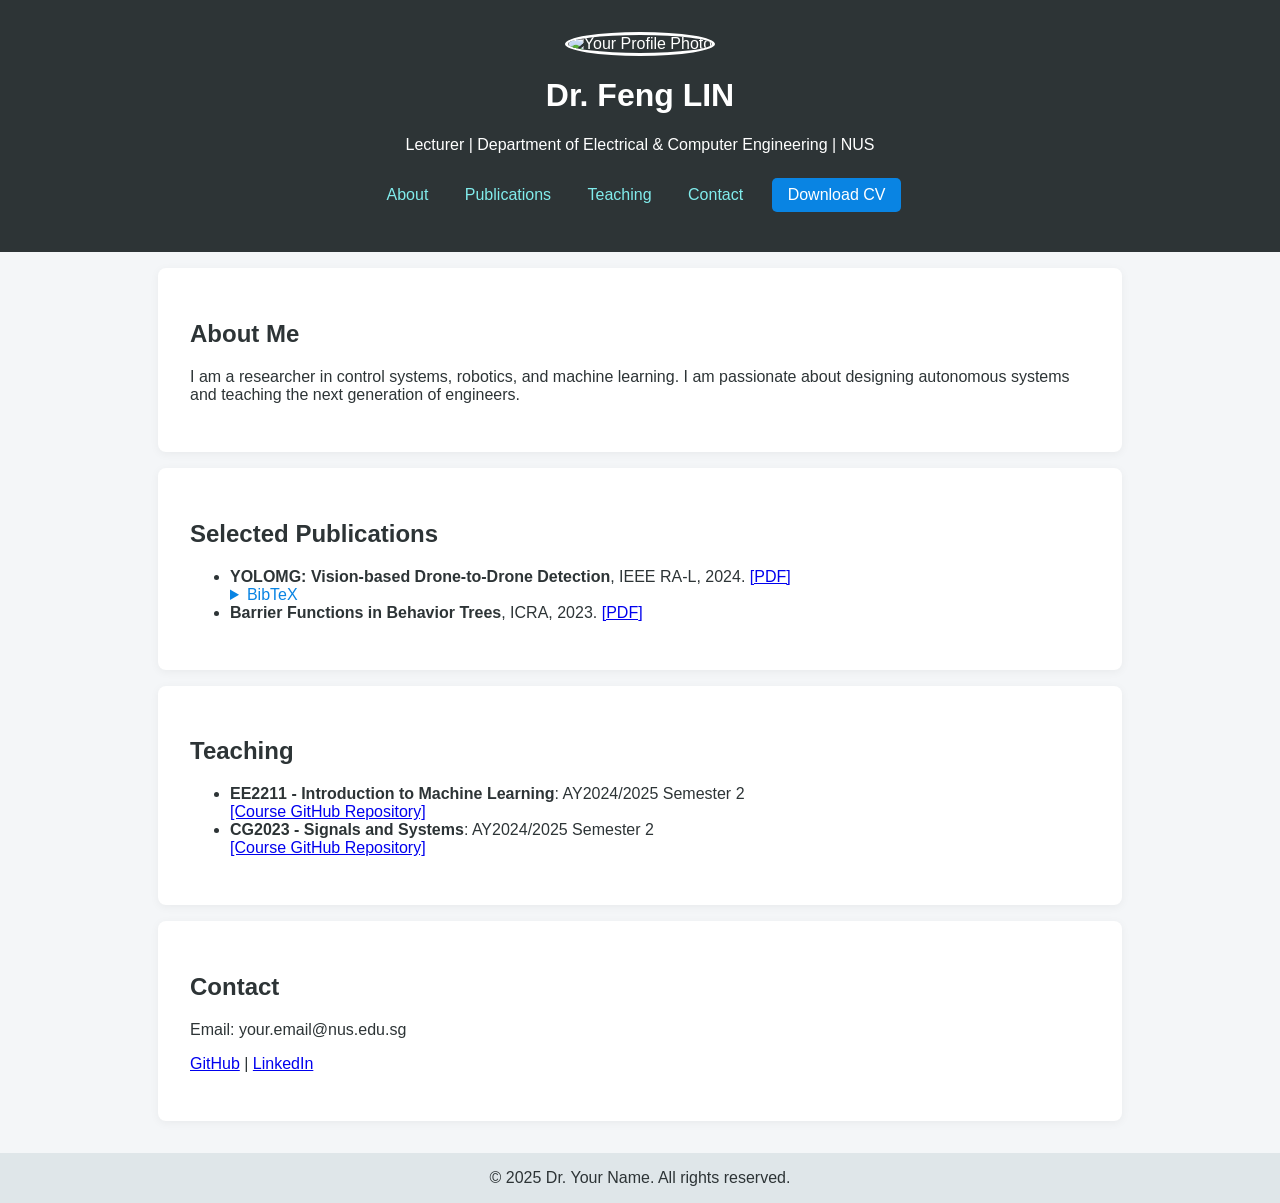
==== index.html @ df89b5a3 "Update index" ====
<!DOCTYPE html>
<html lang="en">
<head>
  <meta charset="UTF-8" />
  <meta name="viewport" content="width=device-width, initial-scale=1.0"/>
  <title>Dr. Feng LIN - Academic Website</title>
  <style>
    body {
      font-family: 'Segoe UI', sans-serif;
      margin: 0;
      padding: 0;
      background: #f4f6f8;
      color: #2d3436;
    }
    header {
      background-color: #2d3436;
      color: white;
      text-align: center;
      padding: 2rem;
    }
    header img {
      width: 120px;
      height: 120px;
      border-radius: 50%;
      border: 3px solid white;
    }
    nav a {
      margin: 0 1rem;
      color: #81ecec;
      text-decoration: none;
    }
    section {
      max-width: 900px;
      margin: auto;
      padding: 2rem;
      background: white;
      margin-top: 1rem;
      border-radius: 8px;
      box-shadow: 0 2px 10px rgba(0,0,0,0.05);
    }
    footer {
      text-align: center;
      padding: 1rem;
      background: #dfe6e9;
      margin-top: 2rem;
    }
    .btn {
      display: inline-block;
      padding: 0.5rem 1rem;
      background-color: #0984e3;
      color: white;
      text-decoration: none;
      border-radius: 5px;
      margin: 0.5rem;
    }
    details summary {
      cursor: pointer;
      color: #0984e3;
    }
    details pre {
      background: #ecf0f1;
      padding: 1rem;
      border-radius: 5px;
      overflow-x: auto;
    }
  </style>
</head>
<body>

<header>
  <img src="profile.jpg" alt="Your Profile Photo" />
  <h1>Dr. Feng LIN</h1>
  <p>Lecturer | Department of Electrical & Computer Engineering | NUS</p>
  <nav>
    <a href="#about">About</a>
    <a href="#publications">Publications</a>
    <a href="#teaching">Teaching</a>
    <a href="#contact">Contact</a>
    <a href="cv.pdf" class="btn" target="_blank">Download CV</a>
  </nav>
</header>

<section id="about">
  <h2>About Me</h2>
  <p>I am a researcher in control systems, robotics, and machine learning. I am passionate about designing autonomous systems and teaching the next generation of engineers.</p>
</section>

<section id="publications">
  <h2>Selected Publications</h2>
  <ul>
    <li>
      <strong>YOLOMG: Vision-based Drone-to-Drone Detection</strong>, IEEE RA-L, 2024.
      <a href="yolomg.pdf">[PDF]</a>
      <details>
        <summary>BibTeX</summary>
        <pre>
@article{lin2024yolomg,
  title={YOLOMG: Vision-based Drone-to-Drone Detection},
  author={Lin, Feng and Zhao, Prof. and Others},
  journal={IEEE Robotics and Automation Letters},
  year={2024}
}
        </pre>
      </details>
    </li>
    <li>
      <strong>Barrier Functions in Behavior Trees</strong>, ICRA, 2023.
      <a href="barrier_bt.pdf">[PDF]</a>
    </li>
  </ul>
</section>

<section id="teaching">
  <h2>Teaching</h2>
  <ul>
    <li><strong>EE2211 - Introduction to Machine Learning</strong>: AY2024/2025 Semester 2  
      <br />
      <a href="https://github.com/linfengfrank/EE2211-Tutorials-AY2425-Sem2" target="_blank">[Course GitHub Repository]</a>
    </li>
    <li><strong>CG2023 - Signals and Systems</strong>: AY2024/2025 Semester 2  
      <br />
      <a href="https://github.com/linfengfrank/CG2023-AY2425-Sem2-Tutorials" target="_blank">[Course GitHub Repository]</a>
    </li>
  </ul>
</section>

<section id="contact">
  <h2>Contact</h2>
  <p>Email: your.email@nus.edu.sg</p>
  <p>
    <a href="https://github.com/yourusername" target="_blank">GitHub</a> |
    <a href="https://linkedin.com/in/yourusername" target="_blank">LinkedIn</a>
  </p>
</section>

<footer>
  &copy; 2025 Dr. Your Name. All rights reserved.
</footer>

</body>
</html>
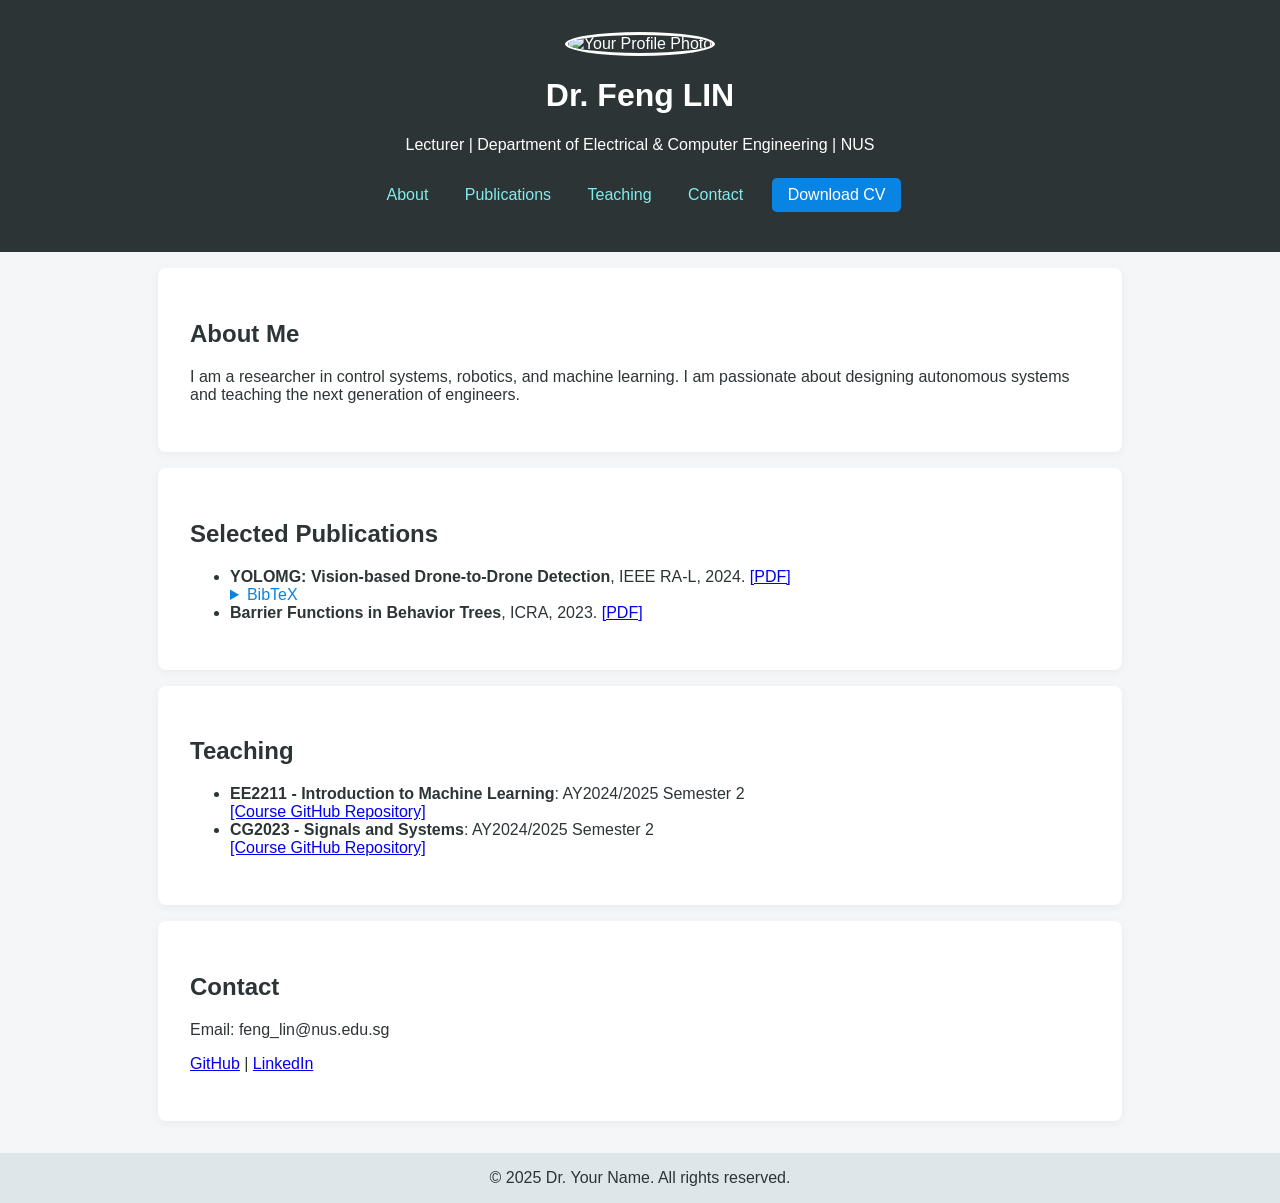
==== commit 5e001533: "Update the email in index" ====
--- a/index.html
+++ b/index.html
@@ -126,7 +126,7 @@
 
 <section id="contact">
   <h2>Contact</h2>
-  <p>Email: your.email@nus.edu.sg</p>
+  <p>Email: feng_lin@nus.edu.sg</p>
   <p>
     <a href="https://github.com/yourusername" target="_blank">GitHub</a> |
     <a href="https://linkedin.com/in/yourusername" target="_blank">LinkedIn</a>
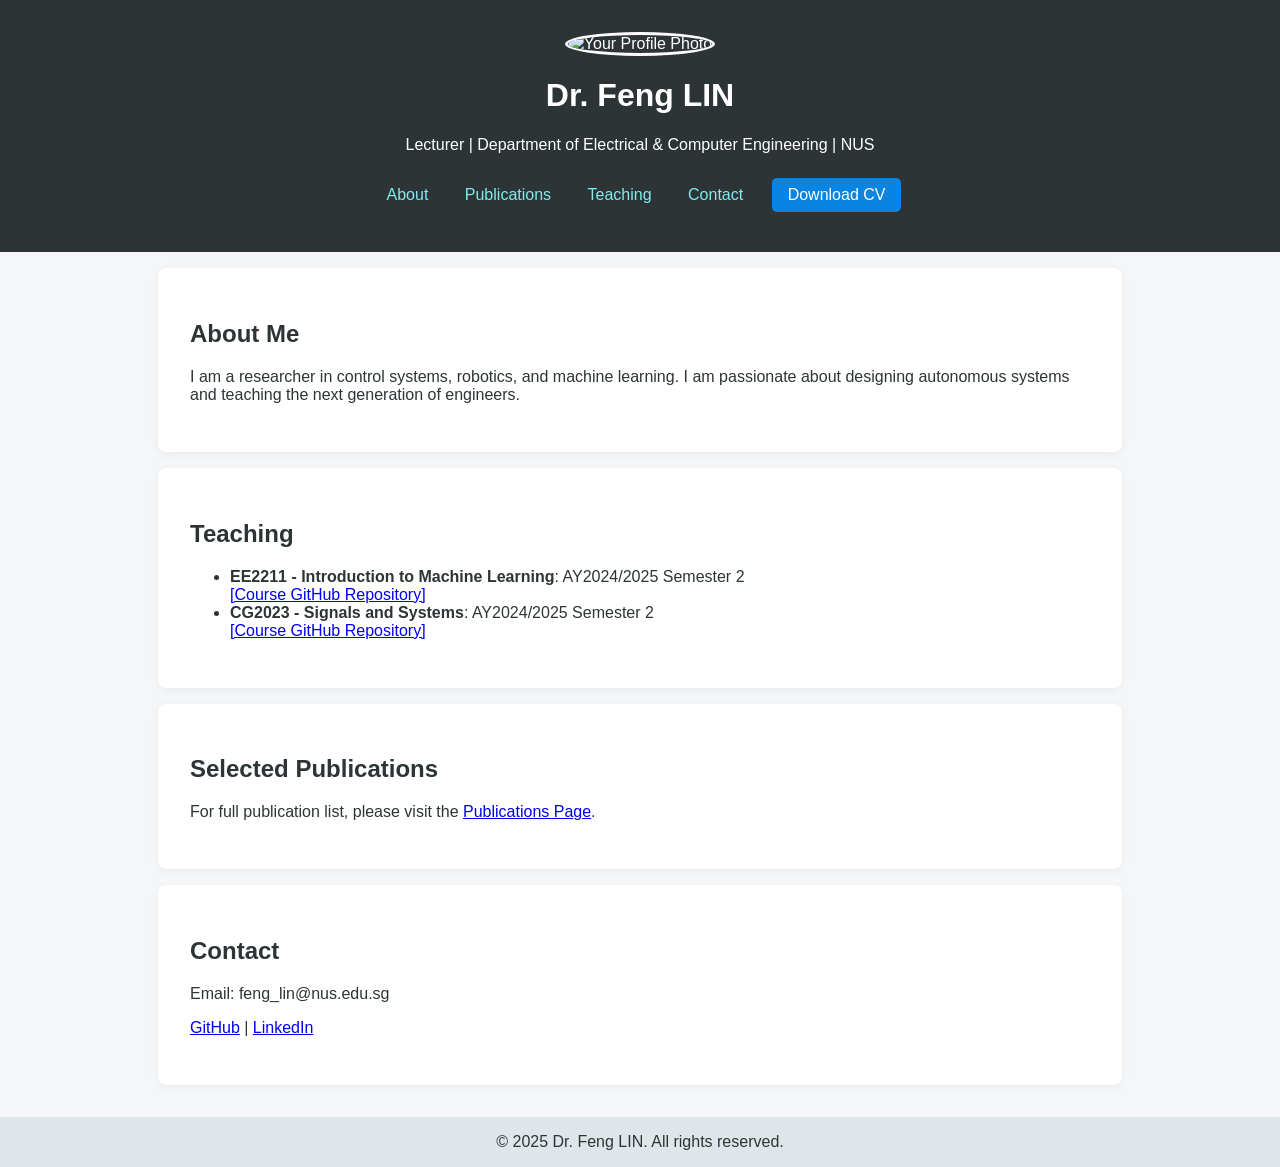
==== commit 4a1853ba: "Update index.html and also add publications.html" ====
--- a/index.html
+++ b/index.html
@@ -85,7 +85,7 @@
   <p>I am a researcher in control systems, robotics, and machine learning. I am passionate about designing autonomous systems and teaching the next generation of engineers.</p>
 </section>
 
-<section id="publications">
+<!-- <section id="publications">
   <h2>Selected Publications</h2>
   <ul>
     <li>
@@ -108,7 +108,7 @@
       <a href="barrier_bt.pdf">[PDF]</a>
     </li>
   </ul>
-</section>
+</section> -->
 
 <section id="teaching">
   <h2>Teaching</h2>
@@ -124,6 +124,12 @@
   </ul>
 </section>
 
+<section id="publications">
+  <h2>Selected Publications</h2>
+  <p>For full publication list, please visit the <a href="publications.html" target="_blank">Publications Page</a>.</p>
+</section>
+
+
 <section id="contact">
   <h2>Contact</h2>
   <p>Email: feng_lin@nus.edu.sg</p>
@@ -134,7 +140,7 @@
 </section>
 
 <footer>
-  &copy; 2025 Dr. Your Name. All rights reserved.
+  &copy; 2025 Dr. Feng LIN. All rights reserved.
 </footer>
 
 </body>
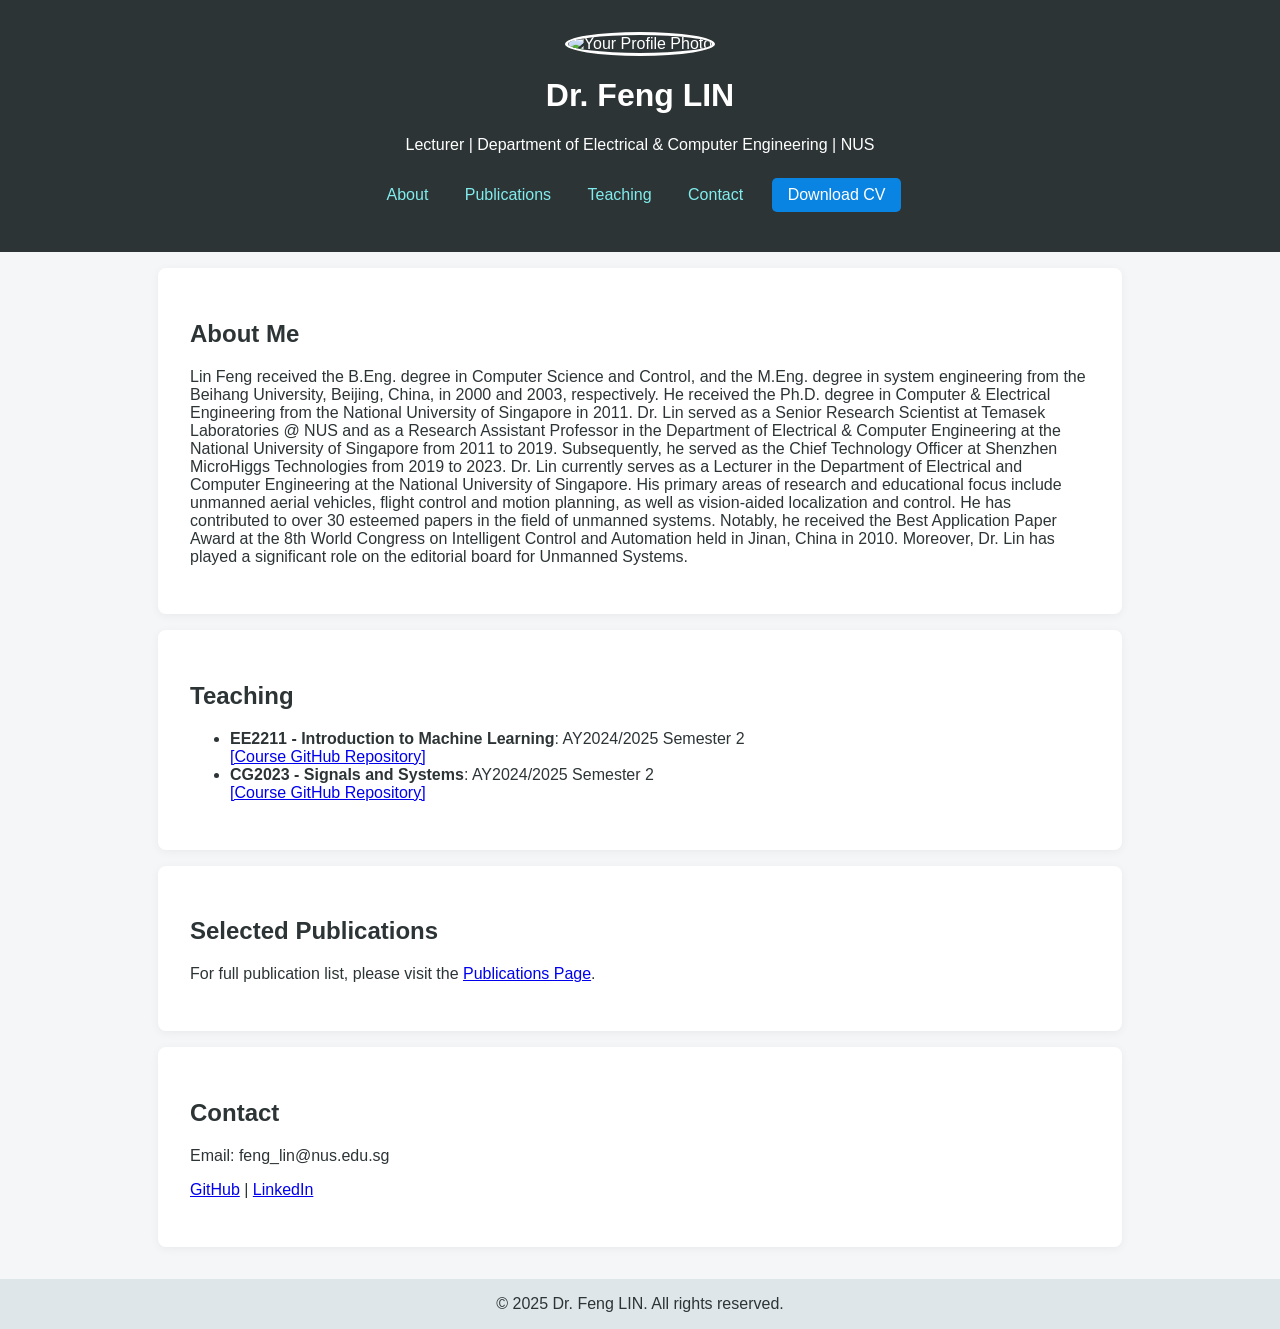
==== commit 7c8eaeca: "Update index.html" ====
--- a/index.html
+++ b/index.html
@@ -76,13 +76,17 @@
     <a href="#publications">Publications</a>
     <a href="#teaching">Teaching</a>
     <a href="#contact">Contact</a>
-    <a href="cv.pdf" class="btn" target="_blank">Download CV</a>
+    <a href="CV-Feng LIN-2023.pdf" class="btn" target="_blank">Download CV</a>
   </nav>
 </header>
 
 <section id="about">
   <h2>About Me</h2>
-  <p>I am a researcher in control systems, robotics, and machine learning. I am passionate about designing autonomous systems and teaching the next generation of engineers.</p>
+<!--   <p>I am a researcher in control systems, robotics, and machine learning. I am passionate about designing autonomous systems and teaching the next generation of engineers.</p> -->
+<p> Lin Feng received the B.Eng. degree in Computer Science and Control, and the M.Eng. degree in system engineering from the Beihang University, Beijing, China, in 2000 and 2003, respectively. He received the Ph.D. degree in Computer & Electrical Engineering from the National University of Singapore in 2011. 
+Dr. Lin served as a Senior Research Scientist at Temasek Laboratories @ NUS and as a Research Assistant Professor in the Department of Electrical & Computer Engineering at the National University of Singapore from 2011 to 2019. Subsequently, he served as the Chief Technology Officer at Shenzhen MicroHiggs Technologies from 2019 to 2023.
+Dr. Lin currently serves as a Lecturer in the Department of Electrical and Computer Engineering at the National University of Singapore. His primary areas of research and educational focus include unmanned aerial vehicles, flight control and motion planning, as well as vision-aided localization and control. He has contributed to over 30 esteemed papers in the field of unmanned systems. Notably, he received the Best Application Paper Award at the 8th World Congress on Intelligent Control and Automation held in Jinan, China in 2010. Moreover, Dr. Lin has played a significant role on the editorial board for Unmanned Systems. 
+</p>
 </section>
 
 <!-- <section id="publications">
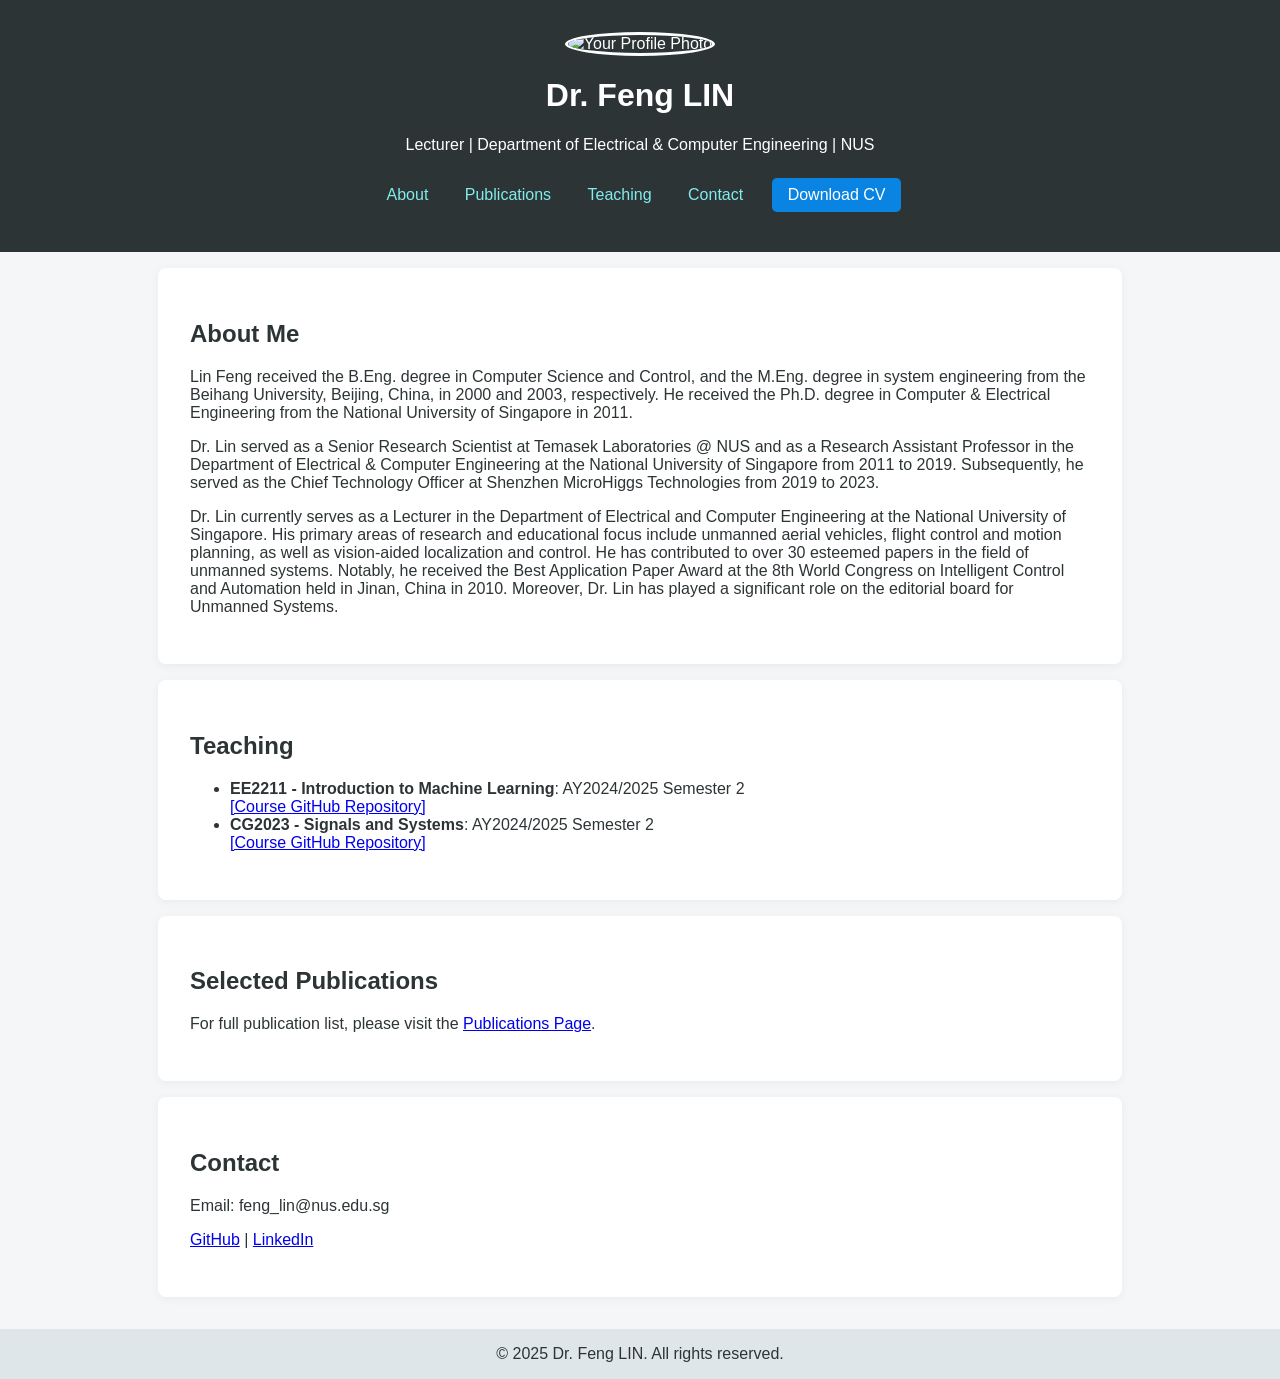
==== commit da3aee78: "Update index.html" ====
--- a/index.html
+++ b/index.html
@@ -83,9 +83,9 @@
 <section id="about">
   <h2>About Me</h2>
 <!--   <p>I am a researcher in control systems, robotics, and machine learning. I am passionate about designing autonomous systems and teaching the next generation of engineers.</p> -->
-<p> Lin Feng received the B.Eng. degree in Computer Science and Control, and the M.Eng. degree in system engineering from the Beihang University, Beijing, China, in 2000 and 2003, respectively. He received the Ph.D. degree in Computer & Electrical Engineering from the National University of Singapore in 2011. 
-Dr. Lin served as a Senior Research Scientist at Temasek Laboratories @ NUS and as a Research Assistant Professor in the Department of Electrical & Computer Engineering at the National University of Singapore from 2011 to 2019. Subsequently, he served as the Chief Technology Officer at Shenzhen MicroHiggs Technologies from 2019 to 2023.
-Dr. Lin currently serves as a Lecturer in the Department of Electrical and Computer Engineering at the National University of Singapore. His primary areas of research and educational focus include unmanned aerial vehicles, flight control and motion planning, as well as vision-aided localization and control. He has contributed to over 30 esteemed papers in the field of unmanned systems. Notably, he received the Best Application Paper Award at the 8th World Congress on Intelligent Control and Automation held in Jinan, China in 2010. Moreover, Dr. Lin has played a significant role on the editorial board for Unmanned Systems. 
+<p> Lin Feng received the B.Eng. degree in Computer Science and Control, and the M.Eng. degree in system engineering from the Beihang University, Beijing, China, in 2000 and 2003, respectively. He received the Ph.D. degree in Computer & Electrical Engineering from the National University of Singapore in 2011. </p>
+<p> Dr. Lin served as a Senior Research Scientist at Temasek Laboratories @ NUS and as a Research Assistant Professor in the Department of Electrical & Computer Engineering at the National University of Singapore from 2011 to 2019. Subsequently, he served as the Chief Technology Officer at Shenzhen MicroHiggs Technologies from 2019 to 2023. </p>
+<p> Dr. Lin currently serves as a Lecturer in the Department of Electrical and Computer Engineering at the National University of Singapore. His primary areas of research and educational focus include unmanned aerial vehicles, flight control and motion planning, as well as vision-aided localization and control. He has contributed to over 30 esteemed papers in the field of unmanned systems. Notably, he received the Best Application Paper Award at the 8th World Congress on Intelligent Control and Automation held in Jinan, China in 2010. Moreover, Dr. Lin has played a significant role on the editorial board for Unmanned Systems. 
 </p>
 </section>
 
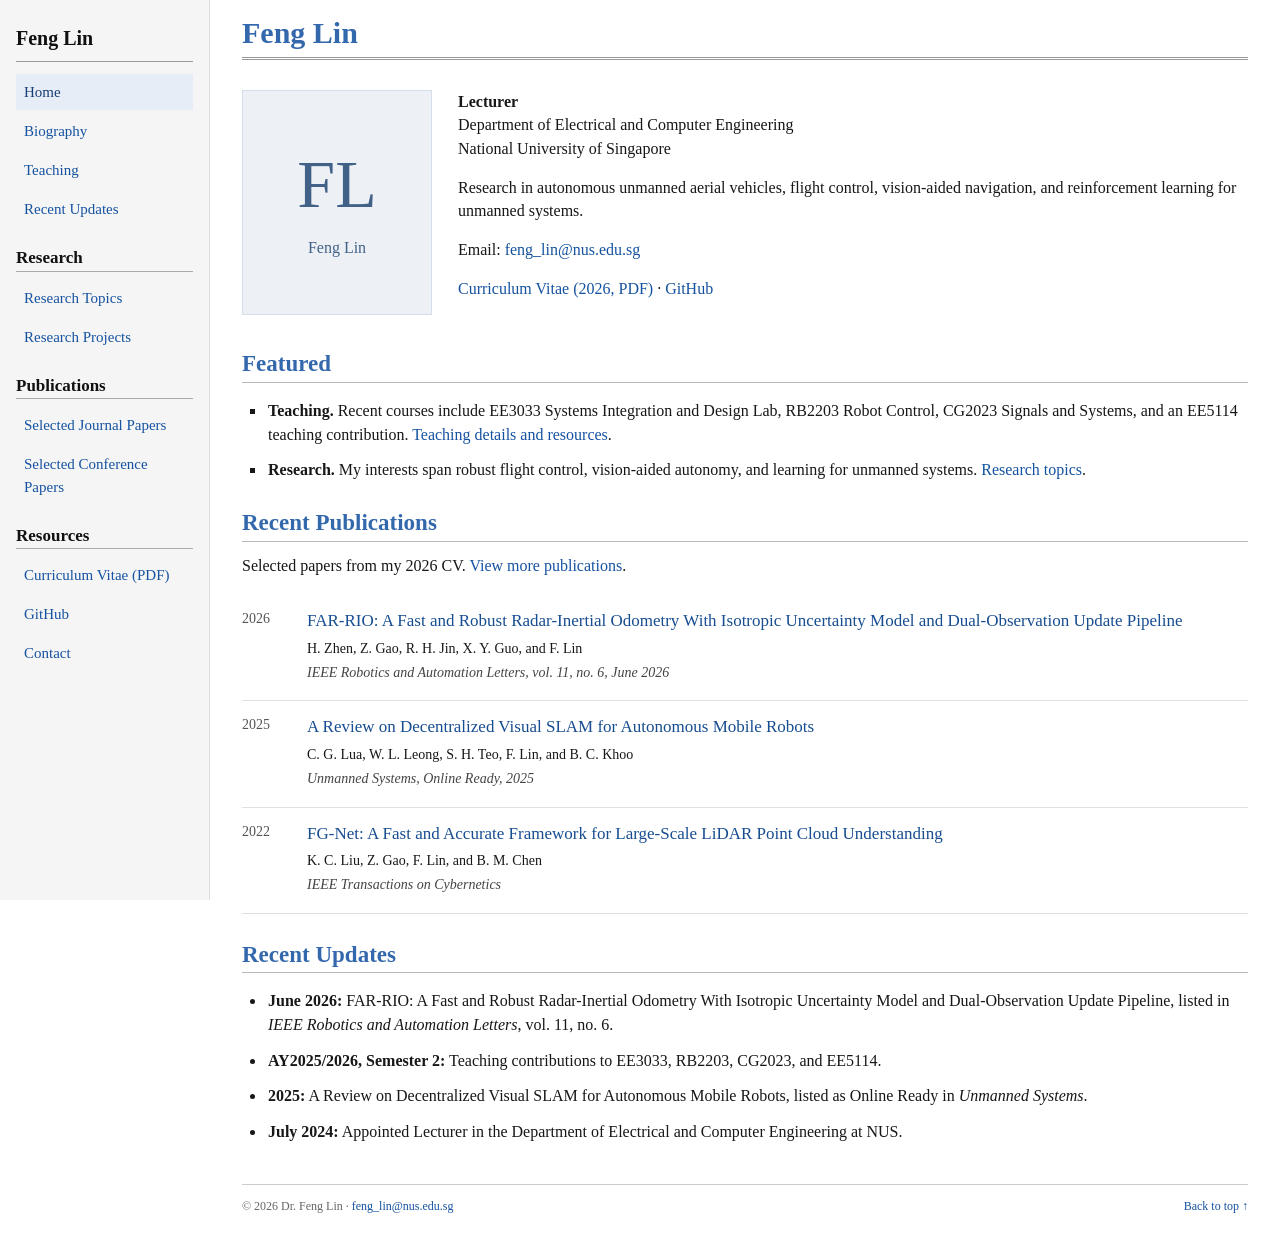
==== commit 74da100f: "Update academic website with 2026 CV" ====
--- a/index.html
+++ b/index.html
@@ -1,151 +1,5 @@
-<!DOCTYPE html>
-<html lang="en">
-<head>
-  <meta charset="UTF-8" />
-  <meta name="viewport" content="width=device-width, initial-scale=1.0"/>
-  <title>Dr. Feng LIN - Academic Website</title>
-  <style>
-    body {
-      font-family: 'Segoe UI', sans-serif;
-      margin: 0;
-      padding: 0;
-      background: #f4f6f8;
-      color: #2d3436;
-    }
-    header {
-      background-color: #2d3436;
-      color: white;
-      text-align: center;
-      padding: 2rem;
-    }
-    header img {
-      width: 120px;
-      height: 120px;
-      border-radius: 50%;
-      border: 3px solid white;
-    }
-    nav a {
-      margin: 0 1rem;
-      color: #81ecec;
-      text-decoration: none;
-    }
-    section {
-      max-width: 900px;
-      margin: auto;
-      padding: 2rem;
-      background: white;
-      margin-top: 1rem;
-      border-radius: 8px;
-      box-shadow: 0 2px 10px rgba(0,0,0,0.05);
-    }
-    footer {
-      text-align: center;
-      padding: 1rem;
-      background: #dfe6e9;
-      margin-top: 2rem;
-    }
-    .btn {
-      display: inline-block;
-      padding: 0.5rem 1rem;
-      background-color: #0984e3;
-      color: white;
-      text-decoration: none;
-      border-radius: 5px;
-      margin: 0.5rem;
-    }
-    details summary {
-      cursor: pointer;
-      color: #0984e3;
-    }
-    details pre {
-      background: #ecf0f1;
-      padding: 1rem;
-      border-radius: 5px;
-      overflow-x: auto;
-    }
-  </style>
-</head>
-<body>
-
-<header>
-  <img src="profile.jpg" alt="Your Profile Photo" />
-  <h1>Dr. Feng LIN</h1>
-  <p>Lecturer | Department of Electrical & Computer Engineering | NUS</p>
-  <nav>
-    <a href="#about">About</a>
-    <a href="#publications">Publications</a>
-    <a href="#teaching">Teaching</a>
-    <a href="#contact">Contact</a>
-    <a href="CV-Feng LIN-2023.pdf" class="btn" target="_blank">Download CV</a>
-  </nav>
-</header>
-
-<section id="about">
-  <h2>About Me</h2>
-<!--   <p>I am a researcher in control systems, robotics, and machine learning. I am passionate about designing autonomous systems and teaching the next generation of engineers.</p> -->
-<p> Lin Feng received the B.Eng. degree in Computer Science and Control, and the M.Eng. degree in system engineering from the Beihang University, Beijing, China, in 2000 and 2003, respectively. He received the Ph.D. degree in Computer & Electrical Engineering from the National University of Singapore in 2011. </p>
-<p> Dr. Lin served as a Senior Research Scientist at Temasek Laboratories @ NUS and as a Research Assistant Professor in the Department of Electrical & Computer Engineering at the National University of Singapore from 2011 to 2019. Subsequently, he served as the Chief Technology Officer at Shenzhen MicroHiggs Technologies from 2019 to 2023. </p>
-<p> Dr. Lin currently serves as a Lecturer in the Department of Electrical and Computer Engineering at the National University of Singapore. His primary areas of research and educational focus include unmanned aerial vehicles, flight control and motion planning, as well as vision-aided localization and control. He has contributed to over 30 esteemed papers in the field of unmanned systems. Notably, he received the Best Application Paper Award at the 8th World Congress on Intelligent Control and Automation held in Jinan, China in 2010. Moreover, Dr. Lin has played a significant role on the editorial board for Unmanned Systems. 
-</p>
-</section>
-
-<!-- <section id="publications">
-  <h2>Selected Publications</h2>
-  <ul>
-    <li>
-      <strong>YOLOMG: Vision-based Drone-to-Drone Detection</strong>, IEEE RA-L, 2024.
-      <a href="yolomg.pdf">[PDF]</a>
-      <details>
-        <summary>BibTeX</summary>
-        <pre>
-@article{lin2024yolomg,
-  title={YOLOMG: Vision-based Drone-to-Drone Detection},
-  author={Lin, Feng and Zhao, Prof. and Others},
-  journal={IEEE Robotics and Automation Letters},
-  year={2024}
-}
-        </pre>
-      </details>
-    </li>
-    <li>
-      <strong>Barrier Functions in Behavior Trees</strong>, ICRA, 2023.
-      <a href="barrier_bt.pdf">[PDF]</a>
-    </li>
-  </ul>
-</section> -->
-
-<section id="teaching">
-  <h2>Teaching</h2>
-  <ul>
-    <li><strong>EE2211 - Introduction to Machine Learning</strong>: AY2024/2025 Semester 2  
-      <br />
-      <a href="https://github.com/linfengfrank/EE2211-Tutorials-AY2425-Sem2" target="_blank">[Course GitHub Repository]</a>
-    </li>
-    <li><strong>CG2023 - Signals and Systems</strong>: AY2024/2025 Semester 2  
-      <br />
-      <a href="https://github.com/linfengfrank/CG2023-AY2425-Sem2-Tutorials" target="_blank">[Course GitHub Repository]</a>
-    </li>
-  </ul>
-</section>
-
-<section id="publications">
-  <h2>Selected Publications</h2>
-  <p>For full publication list, please visit the <a href="publications.html" target="_blank">Publications Page</a>.</p>
-</section>
-
-
-<section id="contact">
-  <h2>Contact</h2>
-  <p>Email: feng_lin@nus.edu.sg</p>
-  <p>
-    <a href="https://github.com/yourusername" target="_blank">GitHub</a> |
-    <a href="https://linkedin.com/in/yourusername" target="_blank">LinkedIn</a>
-  </p>
-</section>
-
-<footer>
-  &copy; 2025 Dr. Feng LIN. All rights reserved.
-</footer>
-
-</body>
-</html>
+<!doctype html>
+<html lang="en"><head><meta charset="utf-8"><meta name="viewport" content="width=device-width, initial-scale=1"><meta name="description" content="Feng Lin — Dr. Feng Lin, Electrical and Computer Engineering, National University of Singapore."><title>Feng Lin | Feng Lin</title><link rel="stylesheet" href="styles.css"></head><body><a class="skip" href="#main">Skip to content</a><aside class="sidebar"><a class="site-name" aria-current="page" href="index.html">Feng Lin</a><nav aria-label="Main navigation"><a aria-current="page" href="index.html">Home</a><a href="biography.html">Biography</a><a href="teaching.html">Teaching</a><a href="index.html#news">Recent Updates</a><h2>Research</h2><a href="research.html">Research Topics</a><a href="projects.html">Research Projects</a><h2>Publications</h2><a href="publications.html#journals">Selected Journal Papers</a><a href="publications.html#conferences">Selected Conference Papers</a><h2>Resources</h2><a href="CV_Lin_Feng_2026_Lecturer.pdf">Curriculum Vitae (PDF)</a><a href="https://github.com/linfengfrank">GitHub</a><a href="mailto:feng_lin@nus.edu.sg">Contact</a></nav></aside><main id="main"><h1>Feng Lin</h1><section class="profile" aria-label="Academic profile"><div class="identity" aria-hidden="true"><span>FL</span><small>Feng Lin</small></div><div><p><strong>Lecturer</strong><br>Department of Electrical and Computer Engineering<br>National University of Singapore</p><p>Research in autonomous unmanned aerial vehicles, flight control, vision-aided navigation, and reinforcement learning for unmanned systems.</p><p>Email: <a href="mailto:feng_lin@nus.edu.sg">feng_lin@nus.edu.sg</a></p><p><a href="CV_Lin_Feng_2026_Lecturer.pdf">Curriculum Vitae (2026, PDF)</a> · <a href="https://github.com/linfengfrank">GitHub</a></p></div></section>
+<section><h2>Featured</h2><ul class="featured"><li><strong>Teaching.</strong> Recent courses include EE3033 Systems Integration and Design Lab, RB2203 Robot Control, CG2023 Signals and Systems, and an EE5114 teaching contribution. <a href="teaching.html">Teaching details and resources</a>.</li><li><strong>Research.</strong> My interests span robust flight control, vision-aided autonomy, and learning for unmanned systems. <a href="research.html">Research topics</a>.</li></ul></section>
+<section><h2>Recent Publications</h2><p>Selected papers from my 2026 CV. <a href="publications.html">View more publications</a>.</p><ol class="publications"><li><span class="pub-year">2026</span><div><h2>FAR-RIO: A Fast and Robust Radar-Inertial Odometry With Isotropic Uncertainty Model and Dual-Observation Update Pipeline</h2><p>H. Zhen, Z. Gao, R. H. Jin, X. Y. Guo, and F. Lin</p><p class="venue">IEEE Robotics and Automation Letters, vol. 11, no. 6, June 2026</p></div></li><li><span class="pub-year">2025</span><div><h2>A Review on Decentralized Visual SLAM for Autonomous Mobile Robots</h2><p>C. G. Lua, W. L. Leong, S. H. Teo, F. Lin, and B. C. Khoo</p><p class="venue">Unmanned Systems, Online Ready, 2025</p></div></li><li><span class="pub-year">2022</span><div><h2>FG-Net: A Fast and Accurate Framework for Large-Scale LiDAR Point Cloud Understanding</h2><p>K. C. Liu, Z. Gao, F. Lin, and B. M. Chen</p><p class="venue">IEEE Transactions on Cybernetics</p></div></li></ol></section>
+<section id="news"><h2>Recent Updates</h2><ul class="updates"><li><strong>June 2026:</strong> FAR-RIO: A Fast and Robust Radar-Inertial Odometry With Isotropic Uncertainty Model and Dual-Observation Update Pipeline, listed in <i>IEEE Robotics and Automation Letters</i>, vol. 11, no. 6.</li><li><strong>AY2025/2026, Semester 2:</strong> Teaching contributions to EE3033, RB2203, CG2023, and EE5114.</li><li><strong>2025:</strong> A Review on Decentralized Visual SLAM for Autonomous Mobile Robots, listed as Online Ready in <i>Unmanned Systems</i>.</li><li><strong>July 2024:</strong> Appointed Lecturer in the Department of Electrical and Computer Engineering at NUS.</li></ul></section><footer>© 2026 Dr. Feng Lin · <a href="mailto:feng_lin@nus.edu.sg">feng_lin@nus.edu.sg</a><a href="#main" class="back-top">Back to top ↑</a></footer></main></body></html>
--- a/styles.css
+++ b/styles.css
@@ -0,0 +1 @@
+:root{--blue:#3368ad;--line:#b9b9b9;--text:#171717}*{box-sizing:border-box}html{scroll-behavior:smooth;scroll-padding-top:20px}body{margin:0;color:var(--text);background:white;font:16px/1.48 Georgia,'Times New Roman',serif}a{color:#1552a0;text-decoration:none}a:hover{text-decoration:underline}a:focus-visible{outline:2px solid var(--blue);outline-offset:4px}.sidebar{position:fixed;inset:0 auto 0 0;width:210px;padding:24px 16px;background:#f5f5f5;border-right:1px solid #ddd;overflow-y:auto}.site-name{display:block;font-size:20px;font-weight:bold;color:#111;border-bottom:1px solid #999;padding-bottom:7px;margin-bottom:12px}.sidebar nav>a{display:block;padding:7px 8px;margin:3px 0;font-size:15px}.sidebar nav>a[aria-current]{background:#e7edf6;color:#173e75}.sidebar h2{font-size:17px;color:#111;border-bottom:1px solid #aaa;margin:20px 0 8px;padding-bottom:2px}main{margin-left:210px;padding:14px 32px 35px;max-width:1180px}h1{font-size:30px;line-height:1.25;margin:0 0 24px;color:var(--blue);border-bottom:3px double #999;padding-bottom:5px}h2{font-size:23px;line-height:1.25;color:var(--blue);border-bottom:1px solid var(--line);padding-bottom:3px;margin:27px 0 12px}h3{font-size:18px;line-height:1.4;margin:14px 0 6px}h4{font-size:16px;margin:0}p{margin:10px 0 15px}section{margin:0 0 26px}.profile{display:grid;grid-template-columns:190px 1fr;gap:26px;margin:30px 0 35px;align-items:start}.profile p:first-child{margin-top:0}.identity{height:225px;background:#edf1f6;border:1px solid #d5dfeb;display:flex;flex-direction:column;align-items:center;justify-content:center;color:#426186}.identity>span{font-size:68px;line-height:1.2}.identity small{font-size:16px;margin-top:10px}.featured,.updates,.project-list{padding-left:24px}.featured{list-style-type:square}li{padding-left:2px;margin:12px 0}.publications{list-style:none;padding:0;margin:18px 0 25px}.publications li{display:grid;grid-template-columns:48px 1fr;gap:17px;margin:0;padding:14px 0;border-bottom:1px solid #e0e0e0}.publications h2{font-size:17px;color:#174d91;border:0;font-weight:normal;margin:0 0 5px;line-height:1.45;padding:0}.publications p{font-size:14px;margin:3px 0}.pub-year{font-size:14px;color:#555}.venue{font-style:italic;color:#444}.award{font-size:13px;color:#77520b}.section-heading>p{margin-bottom:20px}.cards{margin-left:20px}.card{padding-left:16px;border-left:2px solid #d2dce9;margin:20px 0}.card h3{color:#214f87}.number,.eyebrow{display:none}.card p{margin-top:5px}.section-link{display:inline-block;margin:8px 0}.teaching-label{font-size:19px;color:#333;margin:25px 0 12px}.course{display:grid;grid-template-columns:85px 1fr;gap:16px;border-bottom:1px solid #ddd;padding:15px 0}.course h3{margin:0 0 5px}.course p{margin:0 0 8px}.course-code{color:#555;font-size:14px;padding-top:4px}.teaching-history{margin-top:34px}.education>h3{color:var(--blue);font-size:23px;border-bottom:1px solid var(--line);padding-bottom:4px}.education>div{margin:16px 0}.education>div>span{font-size:14px;color:#555}.education p{margin:2px 0}.about-grid{display:block}table{border-collapse:collapse;width:100%;font-size:15px}caption{text-align:left;font-size:13px;color:#555;margin-bottom:10px}th{text-align:left;background:#f5f5f5}td,th{padding:9px 12px;border-bottom:1px solid #ddd;vertical-align:top}td:first-child{width:180px}footer{border-top:1px solid #ccc;margin-top:40px;padding-top:13px;font-size:12px;color:#666}.back-top{float:right}.skip{position:absolute;top:-100px;left:10px;background:white;z-index:10;padding:10px}.skip:focus{top:10px}@media(min-width:1450px){main{max-width:1250px}}@media(max-width:760px){.sidebar{position:static;width:100%;padding:14px 20px;border-right:0;border-bottom:1px solid #ccc}.site-name{margin-bottom:8px}.sidebar nav{display:flex;flex-wrap:wrap;gap:3px 10px}.sidebar nav>a{font-size:13px;margin:0;padding:4px 0}.sidebar h2{flex-basis:100%;font-size:14px;margin:8px 0 0;padding:0;border:0}.sidebar h2~a{font-size:13px}main{margin-left:0;padding:20px;max-width:none}h1{font-size:28px}.profile{grid-template-columns:125px 1fr;gap:18px}.identity{height:165px}.identity>span{font-size:48px}.identity small{font-size:13px}.profile p{font-size:14px}h2{font-size:22px}.course{grid-template-columns:65px 1fr;gap:12px}.course-code{font-size:12px}.publications li{grid-template-columns:40px 1fr;gap:10px}table{font-size:13px}td,th{padding:8px 5px}td:first-child{width:112px}.back-top{float:none;display:block;margin-top:8px}}@media(max-width:420px){.profile{grid-template-columns:1fr}.identity{width:125px;height:145px}.profile p{font-size:16px}.course{grid-template-columns:1fr}.course-code{padding:0}.course h3{font-size:17px}}@media(prefers-reduced-motion:reduce){html{scroll-behavior:auto}}
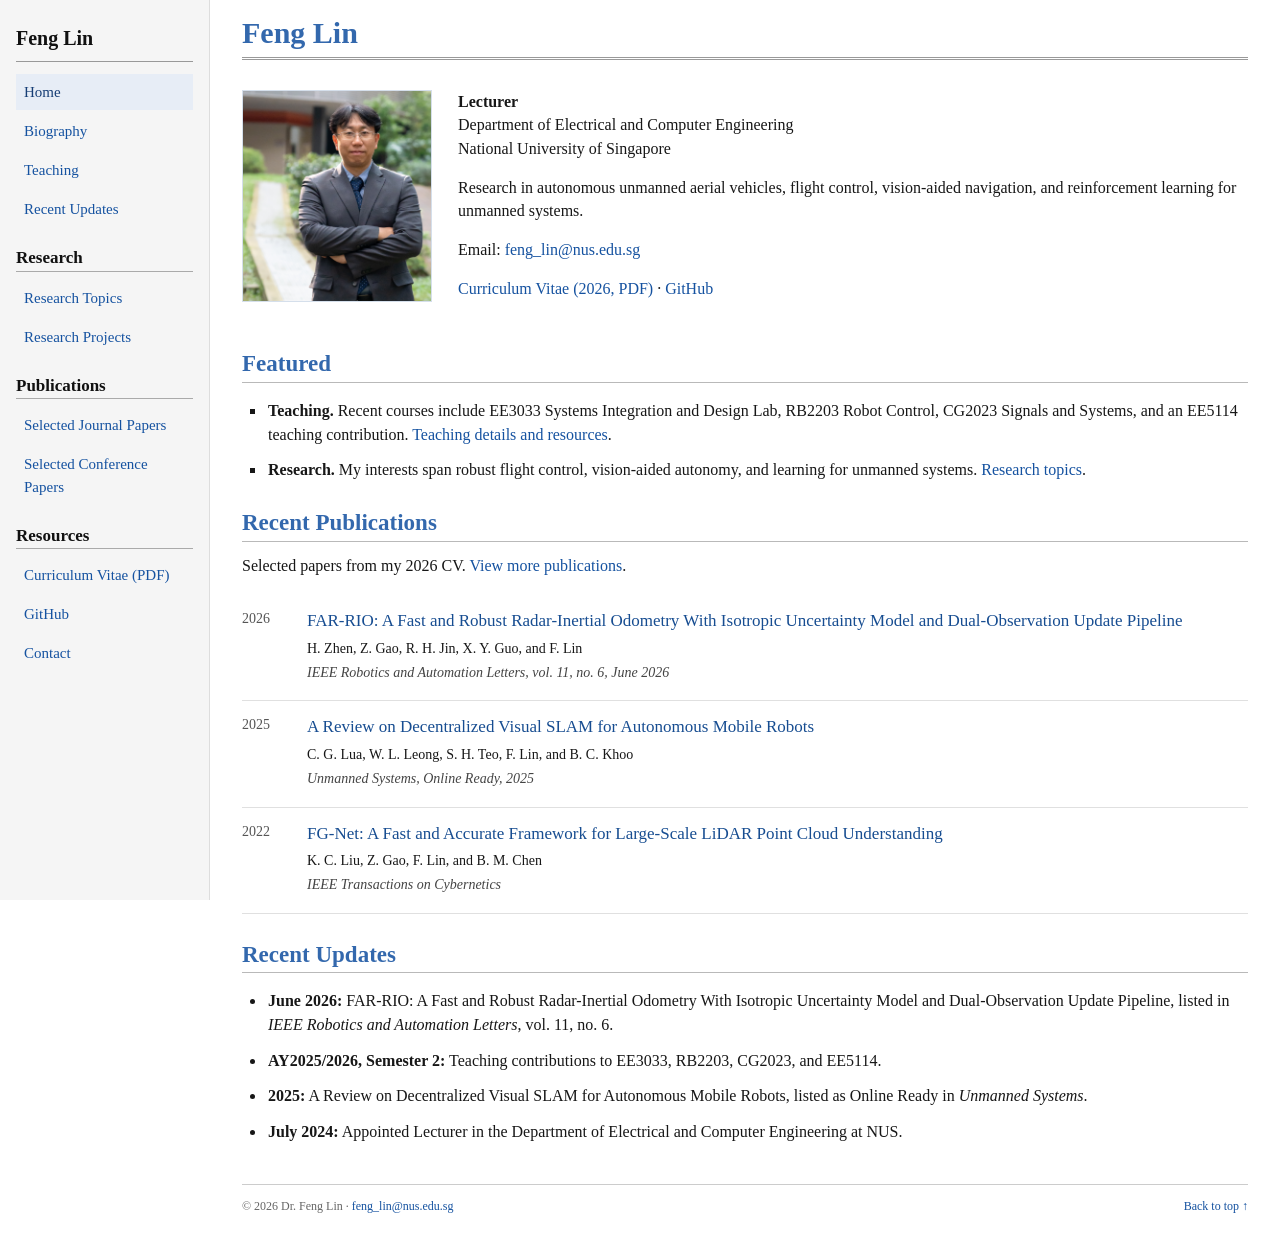
==== commit 7a0b3868: "Update profile photo" ====
--- a/index.html
+++ b/index.html
@@ -1,5 +1,197 @@
 <!doctype html>
-<html lang="en"><head><meta charset="utf-8"><meta name="viewport" content="width=device-width, initial-scale=1"><meta name="description" content="Feng Lin — Dr. Feng Lin, Electrical and Computer Engineering, National University of Singapore."><title>Feng Lin | Feng Lin</title><link rel="stylesheet" href="styles.css"></head><body><a class="skip" href="#main">Skip to content</a><aside class="sidebar"><a class="site-name" aria-current="page" href="index.html">Feng Lin</a><nav aria-label="Main navigation"><a aria-current="page" href="index.html">Home</a><a href="biography.html">Biography</a><a href="teaching.html">Teaching</a><a href="index.html#news">Recent Updates</a><h2>Research</h2><a href="research.html">Research Topics</a><a href="projects.html">Research Projects</a><h2>Publications</h2><a href="publications.html#journals">Selected Journal Papers</a><a href="publications.html#conferences">Selected Conference Papers</a><h2>Resources</h2><a href="CV_Lin_Feng_2026_Lecturer.pdf">Curriculum Vitae (PDF)</a><a href="https://github.com/linfengfrank">GitHub</a><a href="mailto:feng_lin@nus.edu.sg">Contact</a></nav></aside><main id="main"><h1>Feng Lin</h1><section class="profile" aria-label="Academic profile"><div class="identity" aria-hidden="true"><span>FL</span><small>Feng Lin</small></div><div><p><strong>Lecturer</strong><br>Department of Electrical and Computer Engineering<br>National University of Singapore</p><p>Research in autonomous unmanned aerial vehicles, flight control, vision-aided navigation, and reinforcement learning for unmanned systems.</p><p>Email: <a href="mailto:feng_lin@nus.edu.sg">feng_lin@nus.edu.sg</a></p><p><a href="CV_Lin_Feng_2026_Lecturer.pdf">Curriculum Vitae (2026, PDF)</a> · <a href="https://github.com/linfengfrank">GitHub</a></p></div></section>
-<section><h2>Featured</h2><ul class="featured"><li><strong>Teaching.</strong> Recent courses include EE3033 Systems Integration and Design Lab, RB2203 Robot Control, CG2023 Signals and Systems, and an EE5114 teaching contribution. <a href="teaching.html">Teaching details and resources</a>.</li><li><strong>Research.</strong> My interests span robust flight control, vision-aided autonomy, and learning for unmanned systems. <a href="research.html">Research topics</a>.</li></ul></section>
-<section><h2>Recent Publications</h2><p>Selected papers from my 2026 CV. <a href="publications.html">View more publications</a>.</p><ol class="publications"><li><span class="pub-year">2026</span><div><h2>FAR-RIO: A Fast and Robust Radar-Inertial Odometry With Isotropic Uncertainty Model and Dual-Observation Update Pipeline</h2><p>H. Zhen, Z. Gao, R. H. Jin, X. Y. Guo, and F. Lin</p><p class="venue">IEEE Robotics and Automation Letters, vol. 11, no. 6, June 2026</p></div></li><li><span class="pub-year">2025</span><div><h2>A Review on Decentralized Visual SLAM for Autonomous Mobile Robots</h2><p>C. G. Lua, W. L. Leong, S. H. Teo, F. Lin, and B. C. Khoo</p><p class="venue">Unmanned Systems, Online Ready, 2025</p></div></li><li><span class="pub-year">2022</span><div><h2>FG-Net: A Fast and Accurate Framework for Large-Scale LiDAR Point Cloud Understanding</h2><p>K. C. Liu, Z. Gao, F. Lin, and B. M. Chen</p><p class="venue">IEEE Transactions on Cybernetics</p></div></li></ol></section>
-<section id="news"><h2>Recent Updates</h2><ul class="updates"><li><strong>June 2026:</strong> FAR-RIO: A Fast and Robust Radar-Inertial Odometry With Isotropic Uncertainty Model and Dual-Observation Update Pipeline, listed in <i>IEEE Robotics and Automation Letters</i>, vol. 11, no. 6.</li><li><strong>AY2025/2026, Semester 2:</strong> Teaching contributions to EE3033, RB2203, CG2023, and EE5114.</li><li><strong>2025:</strong> A Review on Decentralized Visual SLAM for Autonomous Mobile Robots, listed as Online Ready in <i>Unmanned Systems</i>.</li><li><strong>July 2024:</strong> Appointed Lecturer in the Department of Electrical and Computer Engineering at NUS.</li></ul></section><footer>© 2026 Dr. Feng Lin · <a href="mailto:feng_lin@nus.edu.sg">feng_lin@nus.edu.sg</a><a href="#main" class="back-top">Back to top ↑</a></footer></main></body></html>
+<html lang="en">
+<head>
+  <meta charset="utf-8">
+  <meta name="viewport" content="width=device-width, initial-scale=1">
+
+  <!-- Search engines and the browser tab use these details. -->
+  <meta name="description" content="Feng Lin — Dr. Feng Lin, Electrical and Computer Engineering, National University of Singapore.">
+  <title>Feng Lin | Feng Lin</title>
+  <link rel="stylesheet" href="styles.css">
+</head>
+<body>
+  <!--
+    HOMEPAGE EDITING GUIDE
+    Search for the numbered headings below to find what you want to change.
+    1. Sidebar links     2. Name and profile     3. Featured highlights
+    4. Recent papers     5. News and updates     6. Footer
+
+    Edit the text between HTML tags. For links, edit href="..." and the
+    visible link text. Keep class names so the existing styling still works.
+    Write &amp; for an ampersand (&), &lt; for <, and &gt; for > in text.
+    Comments like this guide are hidden from visitors.
+
+    To add a paper or news item, copy its entire <li> ... </li> block.
+    Put the newest items first. Save the file, then refresh your local preview.
+    Commit and push to GitHub when you are ready to publish.
+  -->
+
+  <a class="skip" href="#main">Skip to content</a>
+
+  <!-- 1. SIDEBAR LINKS
+       The sidebar is repeated in the other HTML pages. If changing a menu
+       link, update those pages too. The CV link also appears in the profile. -->
+  <aside class="sidebar">
+    <a class="site-name" aria-current="page" href="index.html">Feng Lin</a>
+
+    <nav aria-label="Main navigation">
+      <a aria-current="page" href="index.html">Home</a>
+      <a href="biography.html">Biography</a>
+      <a href="teaching.html">Teaching</a>
+      <a href="index.html#news">Recent Updates</a>
+
+      <h2>Research</h2>
+      <a href="research.html">Research Topics</a>
+      <a href="projects.html">Research Projects</a>
+
+      <h2>Publications</h2>
+      <a href="publications.html#journals">Selected Journal Papers</a>
+      <a href="publications.html#conferences">Selected Conference Papers</a>
+
+      <h2>Resources</h2>
+      <a href="CV_Lin_Feng_2026_Lecturer.pdf">Curriculum Vitae (PDF)</a>
+      <a href="https://github.com/linfengfrank">GitHub</a>
+      <a href="mailto:feng_lin@nus.edu.sg">Contact</a>
+    </nav>
+  </aside>
+
+  <main id="main">
+    <!-- 2. NAME AND PROFILE -->
+    <h1>Feng Lin</h1>
+
+    <section class="profile" aria-label="Academic profile">
+      <!-- Profile photo: copy a replacement image into this folder and update
+           src below. The display size is controlled by .profile-photo in styles.css. -->
+      <img class="profile-photo" src="profile-2026.jpg" alt="Portrait of Dr. Feng Lin" width="190" height="225">
+
+      <div>
+        <!-- Position and affiliation -->
+        <p>
+          <strong>Lecturer</strong><br>
+          Department of Electrical and Computer Engineering<br>
+          National University of Singapore
+        </p>
+
+        <!-- Short research introduction -->
+        <p>
+          Research in autonomous unmanned aerial vehicles, flight control,
+          vision-aided navigation, and reinforcement learning for unmanned systems.
+        </p>
+
+        <!-- If your email changes, update BOTH the href and visible address,
+             as well as the sidebar and footer contact links. -->
+        <p>
+          Email: <a href="mailto:feng_lin@nus.edu.sg">feng_lin@nus.edu.sg</a>
+        </p>
+
+        <!-- Upload a new CV PDF into this folder, then update the filename
+             here AND in the sidebar. Update the displayed year as well. -->
+        <p>
+          <a href="CV_Lin_Feng_2026_Lecturer.pdf">Curriculum Vitae (2026, PDF)</a> ·
+          <a href="https://github.com/linfengfrank">GitHub</a>
+        </p>
+      </div>
+    </section>
+
+    <!-- 3. FEATURED HIGHLIGHTS -->
+    <section>
+      <h2>Featured</h2>
+      <ul class="featured">
+        <li>
+          <strong>Teaching.</strong> Recent courses include EE3033 Systems
+          Integration and Design Lab, RB2203 Robot Control, CG2023 Signals and
+          Systems, and an EE5114 teaching contribution.
+          <a href="teaching.html">Teaching details and resources</a>.
+        </li>
+        <li>
+          <strong>Research.</strong> My interests span robust flight control,
+          vision-aided autonomy, and learning for unmanned systems.
+          <a href="research.html">Research topics</a>.
+        </li>
+      </ul>
+    </section>
+
+    <!-- 4. RECENT PAPERS
+         Copy one complete <li> block to add a paper. Edit the year, title,
+         authors, and venue. Add the paper to publications.html too.
+         Optional link inside the paper's <div>:
+         <p><a href="paper-filename.pdf">PDF</a></p>
+    -->
+    <section>
+      <h2>Recent Publications</h2>
+      <p>
+        Selected papers from my 2026 CV.
+        <a href="publications.html">View more publications</a>.
+      </p>
+
+      <ol class="publications">
+        <!-- Paper: FAR-RIO -->
+        <li>
+          <span class="pub-year">2026</span>
+          <div>
+            <h2>FAR-RIO: A Fast and Robust Radar-Inertial Odometry With Isotropic Uncertainty Model and Dual-Observation Update Pipeline</h2>
+            <p>H. Zhen, Z. Gao, R. H. Jin, X. Y. Guo, and F. Lin</p>
+            <p class="venue">IEEE Robotics and Automation Letters, vol. 11, no. 6, June 2026</p>
+          </div>
+        </li>
+
+        <!-- Paper: Decentralized Visual SLAM -->
+        <li>
+          <span class="pub-year">2025</span>
+          <div>
+            <h2>A Review on Decentralized Visual SLAM for Autonomous Mobile Robots</h2>
+            <p>C. G. Lua, W. L. Leong, S. H. Teo, F. Lin, and B. C. Khoo</p>
+            <p class="venue">Unmanned Systems, Online Ready, 2025</p>
+          </div>
+        </li>
+
+        <!-- Paper: FG-Net -->
+        <li>
+          <span class="pub-year">2022</span>
+          <div>
+            <h2>FG-Net: A Fast and Accurate Framework for Large-Scale LiDAR Point Cloud Understanding</h2>
+            <p>K. C. Liu, Z. Gao, F. Lin, and B. M. Chen</p>
+            <p class="venue">IEEE Transactions on Cybernetics</p>
+          </div>
+        </li>
+      </ol>
+    </section>
+
+    <!-- 5. NEWS AND UPDATES
+         Add new items at the top of this list. Example to copy:
+         <li><strong>Month Year:</strong> Your announcement here.</li>
+         Keep id="news" so the sidebar link continues to work.
+    -->
+    <section id="news">
+      <h2>Recent Updates</h2>
+      <ul class="updates">
+        <li>
+          <strong>June 2026:</strong> FAR-RIO: A Fast and Robust Radar-Inertial
+          Odometry With Isotropic Uncertainty Model and Dual-Observation Update
+          Pipeline, listed in <i>IEEE Robotics and Automation Letters</i>,
+          vol. 11, no. 6.
+        </li>
+        <li>
+          <strong>AY2025/2026, Semester 2:</strong> Teaching contributions to
+          EE3033, RB2203, CG2023, and EE5114.
+        </li>
+        <li>
+          <strong>2025:</strong> A Review on Decentralized Visual SLAM for
+          Autonomous Mobile Robots, listed as Online Ready in <i>Unmanned Systems</i>.
+        </li>
+        <li>
+          <strong>July 2024:</strong> Appointed Lecturer in the Department of
+          Electrical and Computer Engineering at NUS.
+        </li>
+      </ul>
+    </section>
+
+    <!-- 6. FOOTER -->
+    <footer>
+      © 2026 Dr. Feng Lin ·
+      <a href="mailto:feng_lin@nus.edu.sg">feng_lin@nus.edu.sg</a>
+      <a href="#main" class="back-top">Back to top ↑</a>
+    </footer>
+  </main>
+</body>
+</html>
--- a/styles.css
+++ b/styles.css
@@ -1 +1,13 @@
 :root{--blue:#3368ad;--line:#b9b9b9;--text:#171717}*{box-sizing:border-box}html{scroll-behavior:smooth;scroll-padding-top:20px}body{margin:0;color:var(--text);background:white;font:16px/1.48 Georgia,'Times New Roman',serif}a{color:#1552a0;text-decoration:none}a:hover{text-decoration:underline}a:focus-visible{outline:2px solid var(--blue);outline-offset:4px}.sidebar{position:fixed;inset:0 auto 0 0;width:210px;padding:24px 16px;background:#f5f5f5;border-right:1px solid #ddd;overflow-y:auto}.site-name{display:block;font-size:20px;font-weight:bold;color:#111;border-bottom:1px solid #999;padding-bottom:7px;margin-bottom:12px}.sidebar nav>a{display:block;padding:7px 8px;margin:3px 0;font-size:15px}.sidebar nav>a[aria-current]{background:#e7edf6;color:#173e75}.sidebar h2{font-size:17px;color:#111;border-bottom:1px solid #aaa;margin:20px 0 8px;padding-bottom:2px}main{margin-left:210px;padding:14px 32px 35px;max-width:1180px}h1{font-size:30px;line-height:1.25;margin:0 0 24px;color:var(--blue);border-bottom:3px double #999;padding-bottom:5px}h2{font-size:23px;line-height:1.25;color:var(--blue);border-bottom:1px solid var(--line);padding-bottom:3px;margin:27px 0 12px}h3{font-size:18px;line-height:1.4;margin:14px 0 6px}h4{font-size:16px;margin:0}p{margin:10px 0 15px}section{margin:0 0 26px}.profile{display:grid;grid-template-columns:190px 1fr;gap:26px;margin:30px 0 35px;align-items:start}.profile p:first-child{margin-top:0}.identity{height:225px;background:#edf1f6;border:1px solid #d5dfeb;display:flex;flex-direction:column;align-items:center;justify-content:center;color:#426186}.identity>span{font-size:68px;line-height:1.2}.identity small{font-size:16px;margin-top:10px}.featured,.updates,.project-list{padding-left:24px}.featured{list-style-type:square}li{padding-left:2px;margin:12px 0}.publications{list-style:none;padding:0;margin:18px 0 25px}.publications li{display:grid;grid-template-columns:48px 1fr;gap:17px;margin:0;padding:14px 0;border-bottom:1px solid #e0e0e0}.publications h2{font-size:17px;color:#174d91;border:0;font-weight:normal;margin:0 0 5px;line-height:1.45;padding:0}.publications p{font-size:14px;margin:3px 0}.pub-year{font-size:14px;color:#555}.venue{font-style:italic;color:#444}.award{font-size:13px;color:#77520b}.section-heading>p{margin-bottom:20px}.cards{margin-left:20px}.card{padding-left:16px;border-left:2px solid #d2dce9;margin:20px 0}.card h3{color:#214f87}.number,.eyebrow{display:none}.card p{margin-top:5px}.section-link{display:inline-block;margin:8px 0}.teaching-label{font-size:19px;color:#333;margin:25px 0 12px}.course{display:grid;grid-template-columns:85px 1fr;gap:16px;border-bottom:1px solid #ddd;padding:15px 0}.course h3{margin:0 0 5px}.course p{margin:0 0 8px}.course-code{color:#555;font-size:14px;padding-top:4px}.teaching-history{margin-top:34px}.education>h3{color:var(--blue);font-size:23px;border-bottom:1px solid var(--line);padding-bottom:4px}.education>div{margin:16px 0}.education>div>span{font-size:14px;color:#555}.education p{margin:2px 0}.about-grid{display:block}table{border-collapse:collapse;width:100%;font-size:15px}caption{text-align:left;font-size:13px;color:#555;margin-bottom:10px}th{text-align:left;background:#f5f5f5}td,th{padding:9px 12px;border-bottom:1px solid #ddd;vertical-align:top}td:first-child{width:180px}footer{border-top:1px solid #ccc;margin-top:40px;padding-top:13px;font-size:12px;color:#666}.back-top{float:right}.skip{position:absolute;top:-100px;left:10px;background:white;z-index:10;padding:10px}.skip:focus{top:10px}@media(min-width:1450px){main{max-width:1250px}}@media(max-width:760px){.sidebar{position:static;width:100%;padding:14px 20px;border-right:0;border-bottom:1px solid #ccc}.site-name{margin-bottom:8px}.sidebar nav{display:flex;flex-wrap:wrap;gap:3px 10px}.sidebar nav>a{font-size:13px;margin:0;padding:4px 0}.sidebar h2{flex-basis:100%;font-size:14px;margin:8px 0 0;padding:0;border:0}.sidebar h2~a{font-size:13px}main{margin-left:0;padding:20px;max-width:none}h1{font-size:28px}.profile{grid-template-columns:125px 1fr;gap:18px}.identity{height:165px}.identity>span{font-size:48px}.identity small{font-size:13px}.profile p{font-size:14px}h2{font-size:22px}.course{grid-template-columns:65px 1fr;gap:12px}.course-code{font-size:12px}.publications li{grid-template-columns:40px 1fr;gap:10px}table{font-size:13px}td,th{padding:8px 5px}td:first-child{width:112px}.back-top{float:none;display:block;margin-top:8px}}@media(max-width:420px){.profile{grid-template-columns:1fr}.identity{width:125px;height:145px}.profile p{font-size:16px}.course{grid-template-columns:1fr}.course-code{padding:0}.course h3{font-size:17px}}@media(prefers-reduced-motion:reduce){html{scroll-behavior:auto}}
+
+/* Homepage portrait. Keep the original photo's proportions without cropping. */
+.profile-photo {
+  display: block;
+  width: 190px;
+  max-width: 100%;
+  height: auto;
+  border: 1px solid #d5dfeb;
+}
+@media (max-width: 760px) {
+  .profile-photo { width: 125px; }
+}
